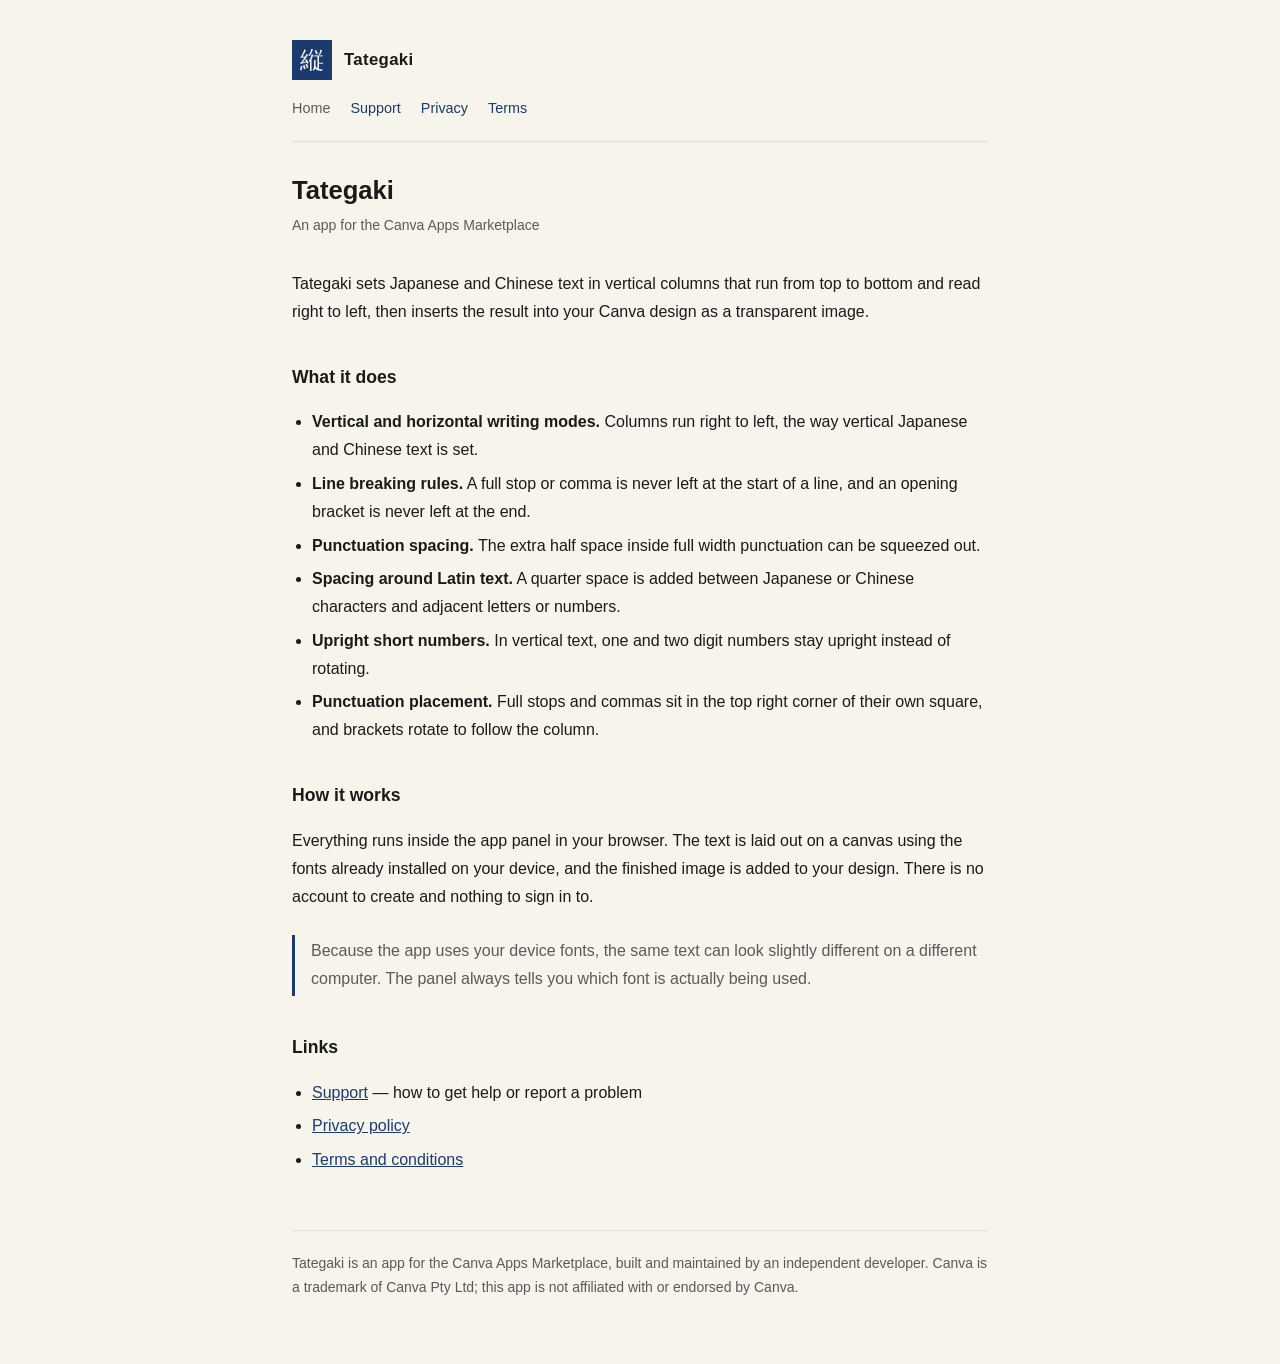
==== index.html @ 15f481a6 "Tategaki 上架所需的四个页面：开发者站、支持、隐私政策、条款 纯静态 HTML，无构建步骤、无外部依赖——法律页面不该依赖 CDN 存活。 隐私政策的措辞是对着代码核实过的：源码里零 fetc" ====
<!doctype html>
<html lang="en">
<head>
<meta charset="utf-8" />
<meta name="viewport" content="width=device-width, initial-scale=1" />
<title>Vertical Japanese and Chinese typesetting · Tategaki</title>
<link rel="stylesheet" href="style.css" />
</head>
<body>
<div class="wrap">
<header>
  <a class="brand" href="./"><span class="mark">縦</span><b>Tategaki</b></a>
  <nav>
    <a href="./" aria-current="page">Home</a>
    <a href="./support.html">Support</a>
    <a href="./privacy.html">Privacy</a>
    <a href="./terms.html">Terms</a>
  </nav>
</header>
<h1>Tategaki</h1>
<p class="date">An app for the Canva Apps Marketplace</p>

<p>
  Tategaki sets Japanese and Chinese text in vertical columns that run from top to
  bottom and read right to left, then inserts the result into your Canva design as a
  transparent image.
</p>

<h2>What it does</h2>
<ul>
  <li><b>Vertical and horizontal writing modes.</b> Columns run right to left, the way vertical Japanese and Chinese text is set.</li>
  <li><b>Line breaking rules.</b> A full stop or comma is never left at the start of a line, and an opening bracket is never left at the end.</li>
  <li><b>Punctuation spacing.</b> The extra half space inside full width punctuation can be squeezed out.</li>
  <li><b>Spacing around Latin text.</b> A quarter space is added between Japanese or Chinese characters and adjacent letters or numbers.</li>
  <li><b>Upright short numbers.</b> In vertical text, one and two digit numbers stay upright instead of rotating.</li>
  <li><b>Punctuation placement.</b> Full stops and commas sit in the top right corner of their own square, and brackets rotate to follow the column.</li>
</ul>

<h2>How it works</h2>
<p>
  Everything runs inside the app panel in your browser. The text is laid out on a canvas
  using the fonts already installed on your device, and the finished image is added to
  your design. There is no account to create and nothing to sign in to.
</p>

<div class="note">
  Because the app uses your device fonts, the same text can look slightly different on a
  different computer. The panel always tells you which font is actually being used.
</div>

<h2>Links</h2>
<ul>
  <li><a href="./support.html">Support</a> — how to get help or report a problem</li>
  <li><a href="./privacy.html">Privacy policy</a></li>
  <li><a href="./terms.html">Terms and conditions</a></li>
</ul>
<footer>
  Tategaki is an app for the Canva Apps Marketplace, built and maintained by an
  independent developer. Canva is a trademark of Canva Pty Ltd; this app is not
  affiliated with or endorsed by Canva.
</footer>
</div>
</body>
</html>
---- style.css ----
/* 四个页面共用。无外部依赖：法律页面不应该依赖 CDN。 */
:root {
  --ink: #1a1a1a;
  --muted: #5a5a5a;
  --line: #e3ddd0;
  --paper: #f7f4ec;
  --accent: #1b3b6f;
}
@media (prefers-color-scheme: dark) {
  :root {
    --ink: #ece7dc;
    --muted: #a49e93;
    --line: #33302b;
    --paper: #14161a;
    --accent: #9fc0ef;
  }
}
* { box-sizing: border-box; }
body {
  margin: 0;
  background: var(--paper);
  color: var(--ink);
  font: 16px/1.75 -apple-system, BlinkMacSystemFont, "Hiragino Sans", "Yu Gothic",
    "Noto Sans JP", "PingFang SC", "Segoe UI", Roboto, sans-serif;
}
.wrap { max-width: 46rem; margin: 0 auto; padding: 2.5rem 1.25rem 4rem; }
header { border-bottom: 1px solid var(--line); padding-bottom: 1.25rem; margin-bottom: 2rem; }
.brand { display: flex; align-items: center; gap: 0.75rem; text-decoration: none; color: inherit; }
.mark {
  width: 40px; height: 40px; flex: 0 0 40px;
  background: var(--accent); color: var(--paper);
  display: grid; place-items: center;
  font-size: 24px; line-height: 1;
  font-family: "Hiragino Mincho ProN", "Yu Mincho", "Noto Serif JP", serif;
}
.brand b { font-size: 1.05rem; letter-spacing: 0.02em; }
nav { margin-top: 1rem; display: flex; flex-wrap: wrap; gap: 0.35rem 1.25rem; font-size: 0.9rem; }
nav a { color: var(--accent); text-decoration: none; }
nav a:hover { text-decoration: underline; }
nav a[aria-current] { color: var(--muted); pointer-events: none; }
h1 { font-size: 1.6rem; line-height: 1.3; margin: 0 0 0.35rem; }
h2 { font-size: 1.1rem; margin: 2.25rem 0 0.5rem; }
h3 { font-size: 0.98rem; margin: 1.5rem 0 0.35rem; }
.date { color: var(--muted); font-size: 0.875rem; margin: 0 0 2rem; }
p, li { color: var(--ink); }
ul { padding-left: 1.25rem; }
li { margin: 0.35rem 0; }
a { color: var(--accent); }
.note {
  border-left: 3px solid var(--accent);
  padding: 0.15rem 0 0.15rem 1rem;
  margin: 1.5rem 0;
  color: var(--muted);
}
footer {
  margin-top: 3.5rem; padding-top: 1.25rem;
  border-top: 1px solid var(--line);
  color: var(--muted); font-size: 0.875rem;
}
code { font-size: 0.9em; background: rgba(127,127,127,0.14); padding: 0.1em 0.35em; }
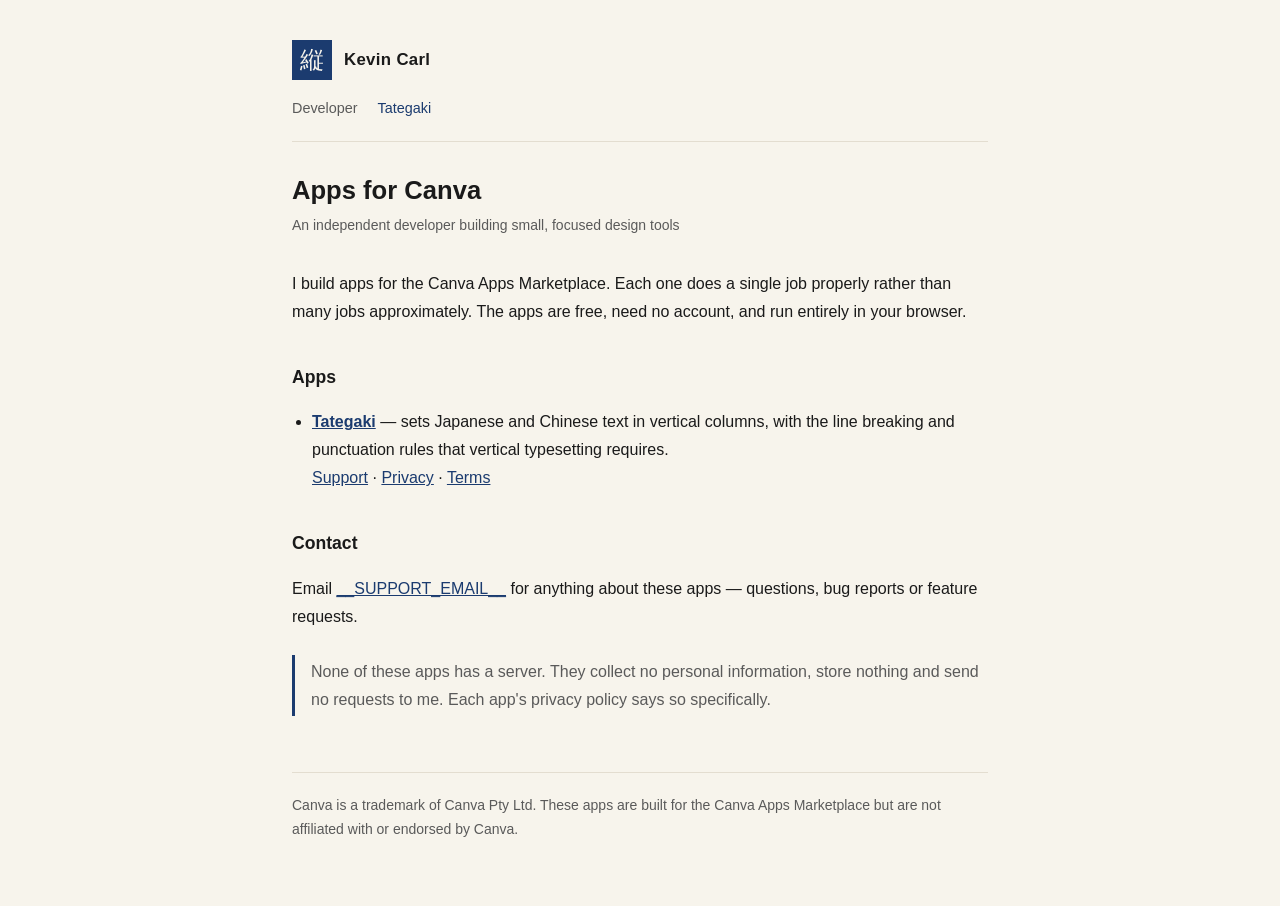
==== commit 33fdd9c2: "改为开发者级结构：根目录是开发者站，每个应用一个子目录 原来的 tategaki-site 是按单个应用组织的，这在计划做多个 Canva 应用时是错的： - 验证信息（含邮箱）按官方文档是每个应用都" ====
--- a/index.html
+++ b/index.html
@@ -3,61 +3,53 @@
 <head>
 <meta charset="utf-8" />
 <meta name="viewport" content="width=device-width, initial-scale=1" />
-<title>Vertical Japanese and Chinese typesetting · Tategaki</title>
+<title>Kevin Carl · Apps for Canva</title>
 <link rel="stylesheet" href="style.css" />
 </head>
 <body>
 <div class="wrap">
 <header>
-  <a class="brand" href="./"><span class="mark">縦</span><b>Tategaki</b></a>
+  <a class="brand" href="./"><span class="mark">縦</span><b>Kevin Carl</b></a>
   <nav>
-    <a href="./" aria-current="page">Home</a>
-    <a href="./support.html">Support</a>
-    <a href="./privacy.html">Privacy</a>
-    <a href="./terms.html">Terms</a>
+    <a href="./" aria-current="page">Developer</a>
+    <a href="./tategaki/">Tategaki</a>
   </nav>
 </header>
-<h1>Tategaki</h1>
-<p class="date">An app for the Canva Apps Marketplace</p>
+
+<h1>Apps for Canva</h1>
+<p class="date">An independent developer building small, focused design tools</p>
 
 <p>
-  Tategaki sets Japanese and Chinese text in vertical columns that run from top to
-  bottom and read right to left, then inserts the result into your Canva design as a
-  transparent image.
+  I build apps for the Canva Apps Marketplace. Each one does a single job properly
+  rather than many jobs approximately. The apps are free, need no account, and run
+  entirely in your browser.
 </p>
 
-<h2>What it does</h2>
+<h2>Apps</h2>
 <ul>
-  <li><b>Vertical and horizontal writing modes.</b> Columns run right to left, the way vertical Japanese and Chinese text is set.</li>
-  <li><b>Line breaking rules.</b> A full stop or comma is never left at the start of a line, and an opening bracket is never left at the end.</li>
-  <li><b>Punctuation spacing.</b> The extra half space inside full width punctuation can be squeezed out.</li>
-  <li><b>Spacing around Latin text.</b> A quarter space is added between Japanese or Chinese characters and adjacent letters or numbers.</li>
-  <li><b>Upright short numbers.</b> In vertical text, one and two digit numbers stay upright instead of rotating.</li>
-  <li><b>Punctuation placement.</b> Full stops and commas sit in the top right corner of their own square, and brackets rotate to follow the column.</li>
+  <li>
+    <b><a href="./tategaki/">Tategaki</a></b> — sets Japanese and Chinese text in
+    vertical columns, with the line breaking and punctuation rules that vertical
+    typesetting requires.
+    <br />
+    <a href="./tategaki/support.html">Support</a> ·
+    <a href="./tategaki/privacy.html">Privacy</a> ·
+    <a href="./tategaki/terms.html">Terms</a>
+  </li>
 </ul>
 
-<h2>How it works</h2>
-<p>
-  Everything runs inside the app panel in your browser. The text is laid out on a canvas
-  using the fonts already installed on your device, and the finished image is added to
-  your design. There is no account to create and nothing to sign in to.
-</p>
+<h2>Contact</h2>
+<p>Email <a href="mailto:__SUPPORT_EMAIL__">__SUPPORT_EMAIL__</a> for anything about
+  these apps — questions, bug reports or feature requests.</p>
 
 <div class="note">
-  Because the app uses your device fonts, the same text can look slightly different on a
-  different computer. The panel always tells you which font is actually being used.
+  None of these apps has a server. They collect no personal information, store nothing
+  and send no requests to me. Each app's privacy policy says so specifically.
 </div>
 
-<h2>Links</h2>
-<ul>
-  <li><a href="./support.html">Support</a> — how to get help or report a problem</li>
-  <li><a href="./privacy.html">Privacy policy</a></li>
-  <li><a href="./terms.html">Terms and conditions</a></li>
-</ul>
 <footer>
-  Tategaki is an app for the Canva Apps Marketplace, built and maintained by an
-  independent developer. Canva is a trademark of Canva Pty Ltd; this app is not
-  affiliated with or endorsed by Canva.
+  Canva is a trademark of Canva Pty Ltd. These apps are built for the Canva Apps
+  Marketplace but are not affiliated with or endorsed by Canva.
 </footer>
 </div>
 </body>
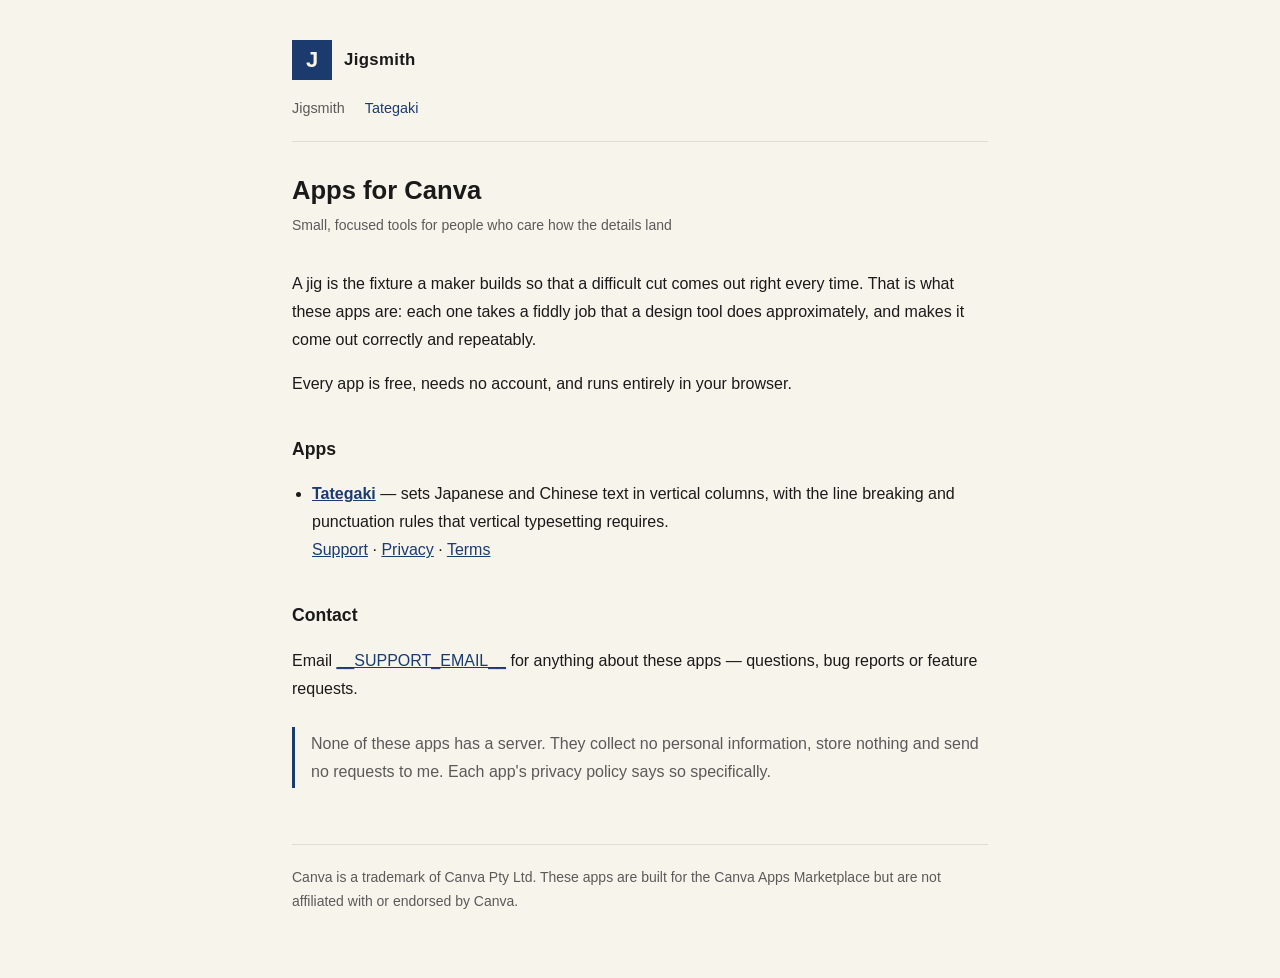
==== commit 32084c94: "工作室品牌定为 Jigsmith jig 是匠人自制的夹具，用来让一道难做的工序每次都做对。这正是这些应用要做的事： 把设计工具只能做个大概的琐碎活，做成正确且可复现的。  选它的依据： - 不锁品类" ====
--- a/index.html
+++ b/index.html
@@ -3,26 +3,30 @@
 <head>
 <meta charset="utf-8" />
 <meta name="viewport" content="width=device-width, initial-scale=1" />
-<title>Kevin Carl · Apps for Canva</title>
+<title>Jigsmith · Apps for Canva</title>
 <link rel="stylesheet" href="style.css" />
 </head>
 <body>
 <div class="wrap">
 <header>
-  <a class="brand" href="./"><span class="mark">縦</span><b>Kevin Carl</b></a>
+  <a class="brand" href="./"><span class="mark mark-studio">J</span><b>Jigsmith</b></a>
   <nav>
-    <a href="./" aria-current="page">Developer</a>
+    <a href="./" aria-current="page">Jigsmith</a>
     <a href="./tategaki/">Tategaki</a>
   </nav>
 </header>
 
 <h1>Apps for Canva</h1>
-<p class="date">An independent developer building small, focused design tools</p>
+<p class="date">Small, focused tools for people who care how the details land</p>
 
 <p>
-  I build apps for the Canva Apps Marketplace. Each one does a single job properly
-  rather than many jobs approximately. The apps are free, need no account, and run
-  entirely in your browser.
+  A jig is the fixture a maker builds so that a difficult cut comes out right every
+  time. That is what these apps are: each one takes a fiddly job that a design tool
+  does approximately, and makes it come out correctly and repeatably.
+</p>
+
+<p>
+  Every app is free, needs no account, and runs entirely in your browser.
 </p>
 
 <h2>Apps</h2>
--- a/style.css
+++ b/style.css
@@ -33,6 +33,12 @@
   font-size: 24px; line-height: 1;
   font-family: "Hiragino Mincho ProN", "Yu Mincho", "Noto Serif JP", serif;
 }
+/* 工作室标记是拉丁字母，不该继承应用页那套明朝字体栈。 */
+.mark-studio {
+  font-family: -apple-system, BlinkMacSystemFont, "Segoe UI", Roboto, sans-serif;
+  font-weight: 600;
+  font-size: 22px;
+}
 .brand b { font-size: 1.05rem; letter-spacing: 0.02em; }
 nav { margin-top: 1rem; display: flex; flex-wrap: wrap; gap: 0.35rem 1.25rem; font-size: 0.9rem; }
 nav a { color: var(--accent); text-decoration: none; }
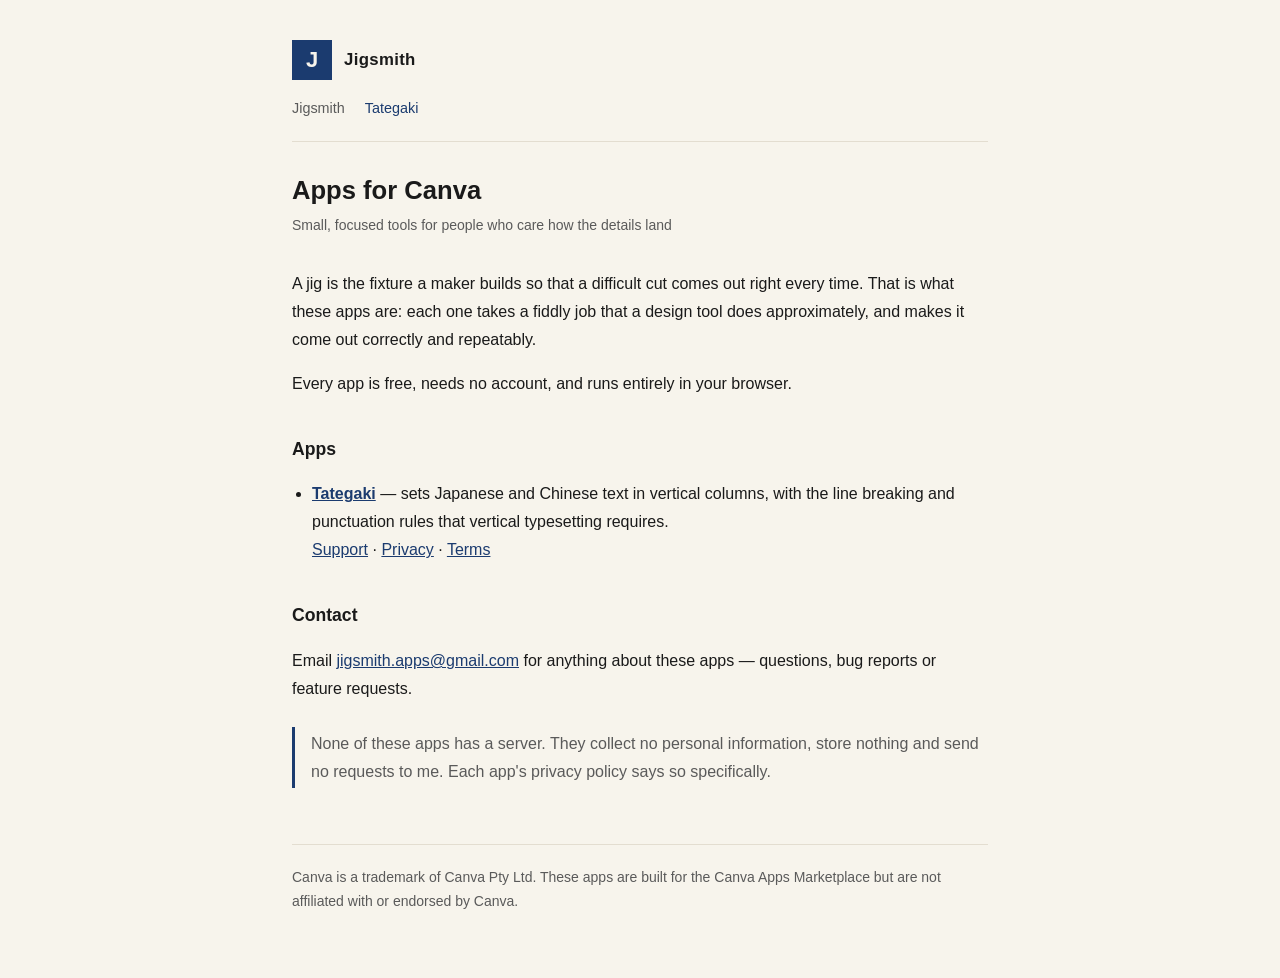
==== commit afdad5e6: "填入支持邮箱 jigsmith.apps@gmail.com 开发者级地址，不带应用名——验证信息会出现在每一个应用的页面上。 两处用到：开发者站根页面的 Contact、Tategaki 的支持页。" ====
--- a/index.html
+++ b/index.html
@@ -43,7 +43,7 @@
 </ul>
 
 <h2>Contact</h2>
-<p>Email <a href="mailto:__SUPPORT_EMAIL__">__SUPPORT_EMAIL__</a> for anything about
+<p>Email <a href="mailto:jigsmith.apps@gmail.com">jigsmith.apps@gmail.com</a> for anything about
   these apps — questions, bug reports or feature requests.</p>
 
 <div class="note">
